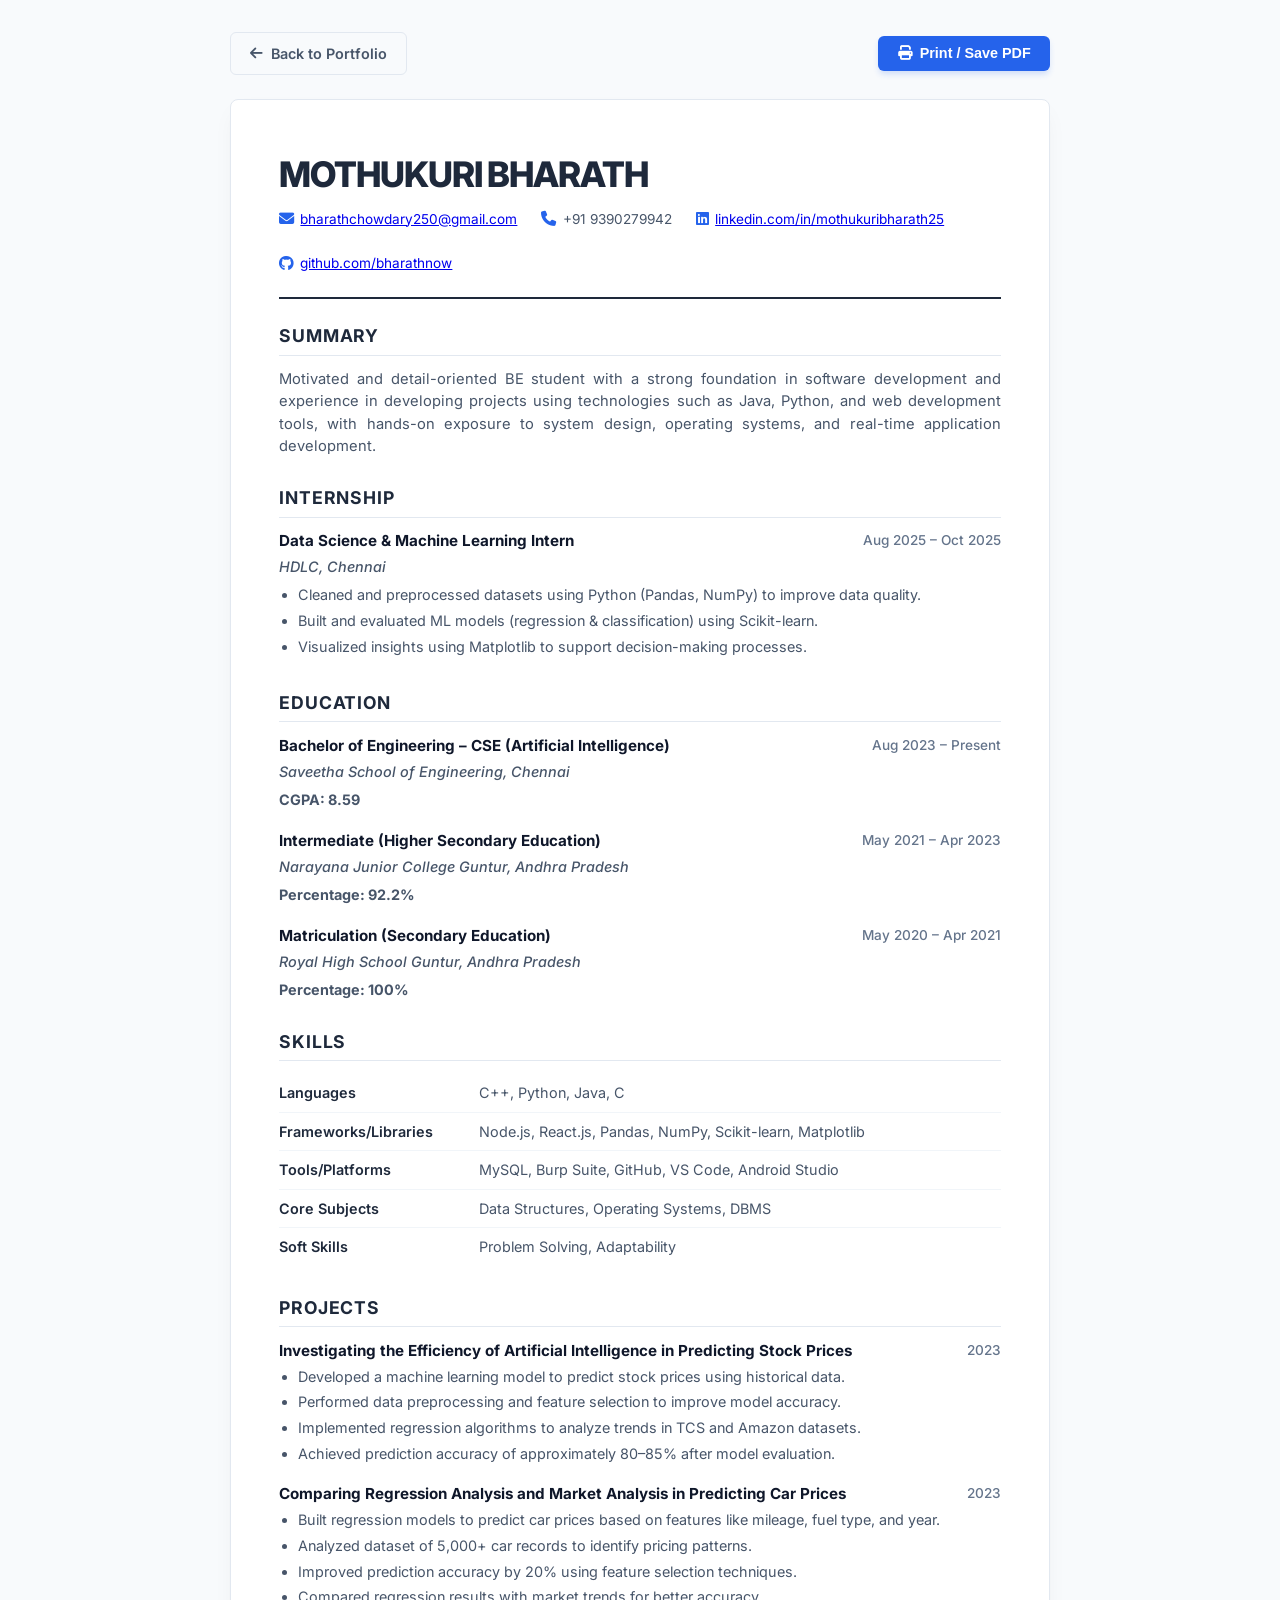
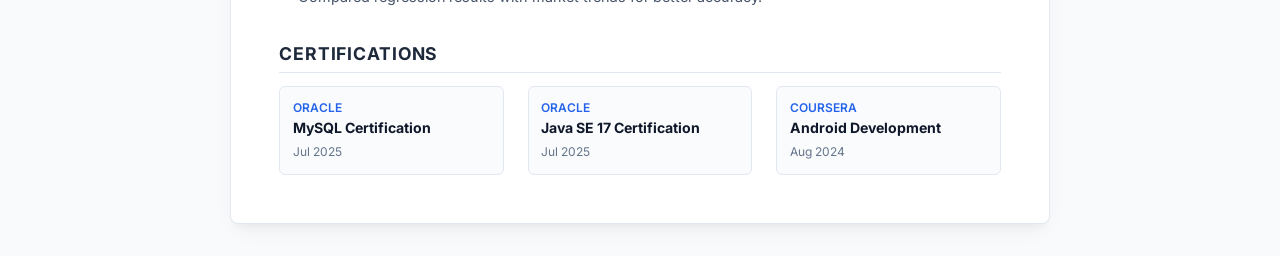
==== resume.html @ 80dd4a4e "Initial commit: Mothukuri Bharath Premium Portfolio" ====
<!DOCTYPE html>
<html lang="en">
<head>
    <meta charset="UTF-8">
    <meta name="viewport" content="width=device-width, initial-scale=1.0">
    <title>Mothukuri Bharath - Resume</title>
    <!-- Google Fonts: Inter -->
    <link rel="preconnect" href="https://fonts.googleapis.com">
    <link rel="preconnect" href="https://fonts.gstatic.com" crossorigin>
    <link href="https://fonts.googleapis.com/css2?family=Inter:wght@300;400;500;600;700;800&display=swap" rel="stylesheet">
    <!-- FontAwesome -->
    <link rel="stylesheet" href="https://cdnjs.cloudflare.com/ajax/libs/font-awesome/6.4.0/css/all.min.css">
    
    <style>
        :root {
            --primary: #1e293b;
            --secondary: #475569;
            --accent: #2563eb;
            --border: #e2e8f0;
            --text-dark: #0f172a;
            --text-light: #64748b;
            --bg-body: #f8fafc;
            --bg-sheet: #ffffff;
        }

        * {
            box-sizing: border-box;
            margin: 0;
            padding: 0;
        }

        body {
            font-family: 'Inter', sans-serif;
            background-color: var(--bg-body);
            color: var(--text-dark);
            line-height: 1.5;
            padding: 2rem 1rem;
            display: flex;
            flex-direction: column;
            align-items: center;
        }

        /* Action bar for saving/printing/going back */
        .action-bar {
            width: 100%;
            max-width: 820px;
            display: flex;
            justify-content: space-between;
            align-items: center;
            margin-bottom: 1.5rem;
        }

        .btn {
            display: inline-flex;
            align-items: center;
            gap: 0.5rem;
            padding: 0.6rem 1.2rem;
            font-size: 0.9rem;
            font-weight: 600;
            border-radius: 6px;
            cursor: pointer;
            text-decoration: none;
            transition: all 0.2s ease;
        }

        .btn-back {
            background-color: transparent;
            color: var(--secondary);
            border: 1px solid var(--border);
        }

        .btn-back:hover {
            background-color: #f1f5f9;
            color: var(--text-dark);
        }

        .btn-print {
            background-color: var(--accent);
            color: #ffffff;
            border: none;
            box-shadow: 0 4px 6px -1px rgba(37, 99, 235, 0.2);
        }

        .btn-print:hover {
            background-color: #1d4ed8;
            box-shadow: 0 4px 12px -1px rgba(37, 99, 235, 0.3);
            transform: translateY(-1px);
        }

        /* Resume Sheet A4 proportions */
        .resume-sheet {
            background-color: var(--bg-sheet);
            width: 100%;
            max-width: 820px;
            min-height: 1100px;
            box-shadow: 0 10px 25px -5px rgba(0,0,0,0.05), 0 8px 10px -6px rgba(0,0,0,0.05);
            border: 1px solid var(--border);
            border-radius: 8px;
            padding: 3rem;
            display: flex;
            flex-direction: column;
        }

        /* Header Styles */
        header {
            border-bottom: 2px solid var(--primary);
            padding-bottom: 1.5rem;
            margin-bottom: 1.5rem;
        }

        .name {
            font-size: 2.2rem;
            font-weight: 800;
            color: var(--primary);
            letter-spacing: -0.03em;
            margin-bottom: 0.5rem;
        }

        .contact-grid {
            display: flex;
            flex-wrap: wrap;
            gap: 1.5rem;
            font-size: 0.85rem;
            color: var(--secondary);
        }

        .contact-item {
            display: flex;
            align-items: center;
            gap: 0.4rem;
            text-decoration: none;
            color: inherit;
        }

        .contact-item a:hover {
            color: var(--accent);
        }

        .contact-item i {
            color: var(--accent);
            font-size: 0.95rem;
        }

        /* Section Layout */
        .section {
            margin-bottom: 1.8rem;
        }

        .section-title {
            font-size: 1.1rem;
            font-weight: 700;
            text-transform: uppercase;
            letter-spacing: 0.05em;
            color: var(--primary);
            border-bottom: 1px solid var(--border);
            padding-bottom: 0.3rem;
            margin-bottom: 0.8rem;
        }

        .summary-text {
            font-size: 0.92rem;
            color: var(--secondary);
            text-align: justify;
        }

        /* Entry blocks (Education, Experience, Projects) */
        .entry {
            margin-bottom: 1.2rem;
        }

        .entry:last-child {
            margin-bottom: 0;
        }

        .entry-header {
            display: flex;
            justify-content: space-between;
            align-items: flex-start;
            font-size: 0.95rem;
            font-weight: 600;
            color: var(--text-dark);
            margin-bottom: 0.2rem;
        }

        .entry-title {
            font-weight: 700;
        }

        .entry-subtitle {
            font-size: 0.9rem;
            font-weight: 500;
            color: var(--secondary);
            font-style: italic;
            margin-bottom: 0.4rem;
        }

        .entry-date {
            font-size: 0.85rem;
            color: var(--text-light);
            font-weight: 500;
        }

        .entry-bullets {
            list-style-type: disc;
            padding-left: 1.2rem;
            font-size: 0.9rem;
            color: var(--secondary);
        }

        .entry-bullets li {
            margin-bottom: 0.25rem;
        }

        /* Skills block layout */
        .skills-table {
            width: 100%;
            border-collapse: collapse;
            font-size: 0.9rem;
        }

        .skills-row {
            display: grid;
            grid-template-columns: 200px 1fr;
            border-bottom: 1px solid #f1f5f9;
            padding: 0.5rem 0;
        }

        .skills-row:last-child {
            border-bottom: none;
        }

        .skills-lbl {
            font-weight: 600;
            color: var(--primary);
        }

        .skills-val {
            color: var(--secondary);
        }

        /* Certifications Grid */
        .certs-grid {
            display: grid;
            grid-template-columns: repeat(3, 1fr);
            gap: 1.5rem;
        }

        .cert-item-box {
            border: 1px solid var(--border);
            border-radius: 6px;
            padding: 0.8rem;
            background-color: #fafbfc;
        }

        .cert-item-title {
            font-size: 0.88rem;
            font-weight: 700;
            color: var(--text-dark);
            margin-bottom: 0.15rem;
        }

        .cert-item-auth {
            font-size: 0.75rem;
            text-transform: uppercase;
            font-weight: 600;
            color: var(--accent);
        }

        .cert-item-date {
            font-size: 0.75rem;
            color: var(--text-light);
            margin-top: 0.3rem;
        }

        /* Print Media Styles */
        @media print {
            body {
                background-color: #ffffff;
                padding: 0;
            }

            .action-bar {
                display: none;
            }

            .resume-sheet {
                box-shadow: none;
                border: none;
                padding: 0;
                width: 100%;
                max-width: 100%;
                border-radius: 0;
            }

            a {
                text-decoration: none;
                color: inherit;
            }
        }
    </style>
</head>
<body>

    <!-- Top Action Bar for UI and PDF generation -->
    <div class="action-bar">
        <a href="index.html" class="btn btn-back"><i class="fa-solid fa-arrow-left"></i> Back to Portfolio</a>
        <button onclick="window.print()" class="btn btn-print"><i class="fa-solid fa-print"></i> Print / Save PDF</button>
    </div>

    <!-- Resume Document -->
    <main class="resume-sheet">
        <!-- Header -->
        <header>
            <h1 class="name">MOTHUKURI BHARATH</h1>
            <div class="contact-grid">
                <div class="contact-item">
                    <i class="fa-solid fa-envelope"></i>
                    <a href="mailto:bharathchowdary250@gmail.com">bharathchowdary250@gmail.com</a>
                </div>
                <div class="contact-item">
                    <i class="fa-solid fa-phone"></i>
                    <span>+91 9390279942</span>
                </div>
                <div class="contact-item">
                    <i class="fa-brands fa-linkedin"></i>
                    <a href="https://linkedin.com/in/mothukuribharath25" target="_blank">linkedin.com/in/mothukuribharath25</a>
                </div>
                <div class="contact-item">
                    <i class="fa-brands fa-github"></i>
                    <a href="https://github.com/bharathnow" target="_blank">github.com/bharathnow</a>
                </div>
            </div>
        </header>

        <!-- Summary -->
        <section class="section">
            <h2 class="section-title">Summary</h2>
            <p class="summary-text">
                Motivated and detail-oriented BE student with a strong foundation in software development and experience in developing projects using technologies such as Java, Python, and web development tools, with hands-on exposure to system design, operating systems, and real-time application development.
            </p>
        </section>

        <!-- Internship -->
        <section class="section">
            <h2 class="section-title">Internship</h2>
            <div class="entry">
                <div class="entry-header">
                    <span class="entry-title">Data Science & Machine Learning Intern</span>
                    <span class="entry-date">Aug 2025 – Oct 2025</span>
                </div>
                <div class="entry-subtitle">HDLC, Chennai</div>
                <ul class="entry-bullets">
                    <li>Cleaned and preprocessed datasets using Python (Pandas, NumPy) to improve data quality.</li>
                    <li>Built and evaluated ML models (regression & classification) using Scikit-learn.</li>
                    <li>Visualized insights using Matplotlib to support decision-making processes.</li>
                </ul>
            </div>
        </section>

        <!-- Education -->
        <section class="section">
            <h2 class="section-title">Education</h2>
            <div class="entry">
                <div class="entry-header">
                    <span class="entry-title">Bachelor of Engineering – CSE (Artificial Intelligence)</span>
                    <span class="entry-date">Aug 2023 – Present</span>
                </div>
                <div class="entry-subtitle">Saveetha School of Engineering, Chennai</div>
                <div class="entry-bullets" style="list-style-type: none; padding-left: 0; font-size: 0.9rem;">
                    <strong>CGPA: 8.59</strong>
                </div>
            </div>
            
            <div class="entry" style="margin-top: 0.8rem;">
                <div class="entry-header">
                    <span class="entry-title">Intermediate (Higher Secondary Education)</span>
                    <span class="entry-date">May 2021 – Apr 2023</span>
                </div>
                <div class="entry-subtitle">Narayana Junior College Guntur, Andhra Pradesh</div>
                <div class="entry-bullets" style="list-style-type: none; padding-left: 0; font-size: 0.9rem;">
                    <strong>Percentage: 92.2%</strong>
                </div>
            </div>

            <div class="entry" style="margin-top: 0.8rem;">
                <div class="entry-header">
                    <span class="entry-title">Matriculation (Secondary Education)</span>
                    <span class="entry-date">May 2020 – Apr 2021</span>
                </div>
                <div class="entry-subtitle">Royal High School Guntur, Andhra Pradesh</div>
                <div class="entry-bullets" style="list-style-type: none; padding-left: 0; font-size: 0.9rem;">
                    <strong>Percentage: 100%</strong>
                </div>
            </div>
        </section>

        <!-- Skills -->
        <section class="section">
            <h2 class="section-title">Skills</h2>
            <div class="skills-table">
                <div class="skills-row">
                    <div class="skills-lbl">Languages</div>
                    <div class="skills-val">C++, Python, Java, C</div>
                </div>
                <div class="skills-row">
                    <div class="skills-lbl">Frameworks/Libraries</div>
                    <div class="skills-val">Node.js, React.js, Pandas, NumPy, Scikit-learn, Matplotlib</div>
                </div>
                <div class="skills-row">
                    <div class="skills-lbl">Tools/Platforms</div>
                    <div class="skills-val">MySQL, Burp Suite, GitHub, VS Code, Android Studio</div>
                </div>
                <div class="skills-row">
                    <div class="skills-lbl">Core Subjects</div>
                    <div class="skills-val">Data Structures, Operating Systems, DBMS</div>
                </div>
                <div class="skills-row">
                    <div class="skills-lbl">Soft Skills</div>
                    <div class="skills-val">Problem Solving, Adaptability</div>
                </div>
            </div>
        </section>

        <!-- Projects -->
        <section class="section">
            <h2 class="section-title">Projects</h2>
            <div class="entry">
                <div class="entry-header">
                    <span class="entry-title">Investigating the Efficiency of Artificial Intelligence in Predicting Stock Prices</span>
                    <span class="entry-date">2023</span>
                </div>
                <ul class="entry-bullets">
                    <li>Developed a machine learning model to predict stock prices using historical data.</li>
                    <li>Performed data preprocessing and feature selection to improve model accuracy.</li>
                    <li>Implemented regression algorithms to analyze trends in TCS and Amazon datasets.</li>
                    <li>Achieved prediction accuracy of approximately 80–85% after model evaluation.</li>
                </ul>
            </div>

            <div class="entry" style="margin-top: 1rem;">
                <div class="entry-header">
                    <span class="entry-title">Comparing Regression Analysis and Market Analysis in Predicting Car Prices</span>
                    <span class="entry-date">2023</span>
                </div>
                <ul class="entry-bullets">
                    <li>Built regression models to predict car prices based on features like mileage, fuel type, and year.</li>
                    <li>Analyzed dataset of 5,000+ car records to identify pricing patterns.</li>
                    <li>Improved prediction accuracy by 20% using feature selection techniques.</li>
                    <li>Compared regression results with market trends for better accuracy.</li>
                </ul>
            </div>
        </section>

        <!-- Certifications -->
        <section class="section" style="margin-bottom: 0;">
            <h2 class="section-title">Certifications</h2>
            <div class="certs-grid">
                <div class="cert-item-box">
                    <div class="cert-item-auth">Oracle</div>
                    <div class="cert-item-title">MySQL Certification</div>
                    <div class="cert-item-date">Jul 2025</div>
                </div>
                <div class="cert-item-box">
                    <div class="cert-item-auth">Oracle</div>
                    <div class="cert-item-title">Java SE 17 Certification</div>
                    <div class="cert-item-date">Jul 2025</div>
                </div>
                <div class="cert-item-box">
                    <div class="cert-item-auth">Coursera</div>
                    <div class="cert-item-title">Android Development</div>
                    <div class="cert-item-date">Aug 2024</div>
                </div>
            </div>
        </section>
    </main>

</body>
</html>
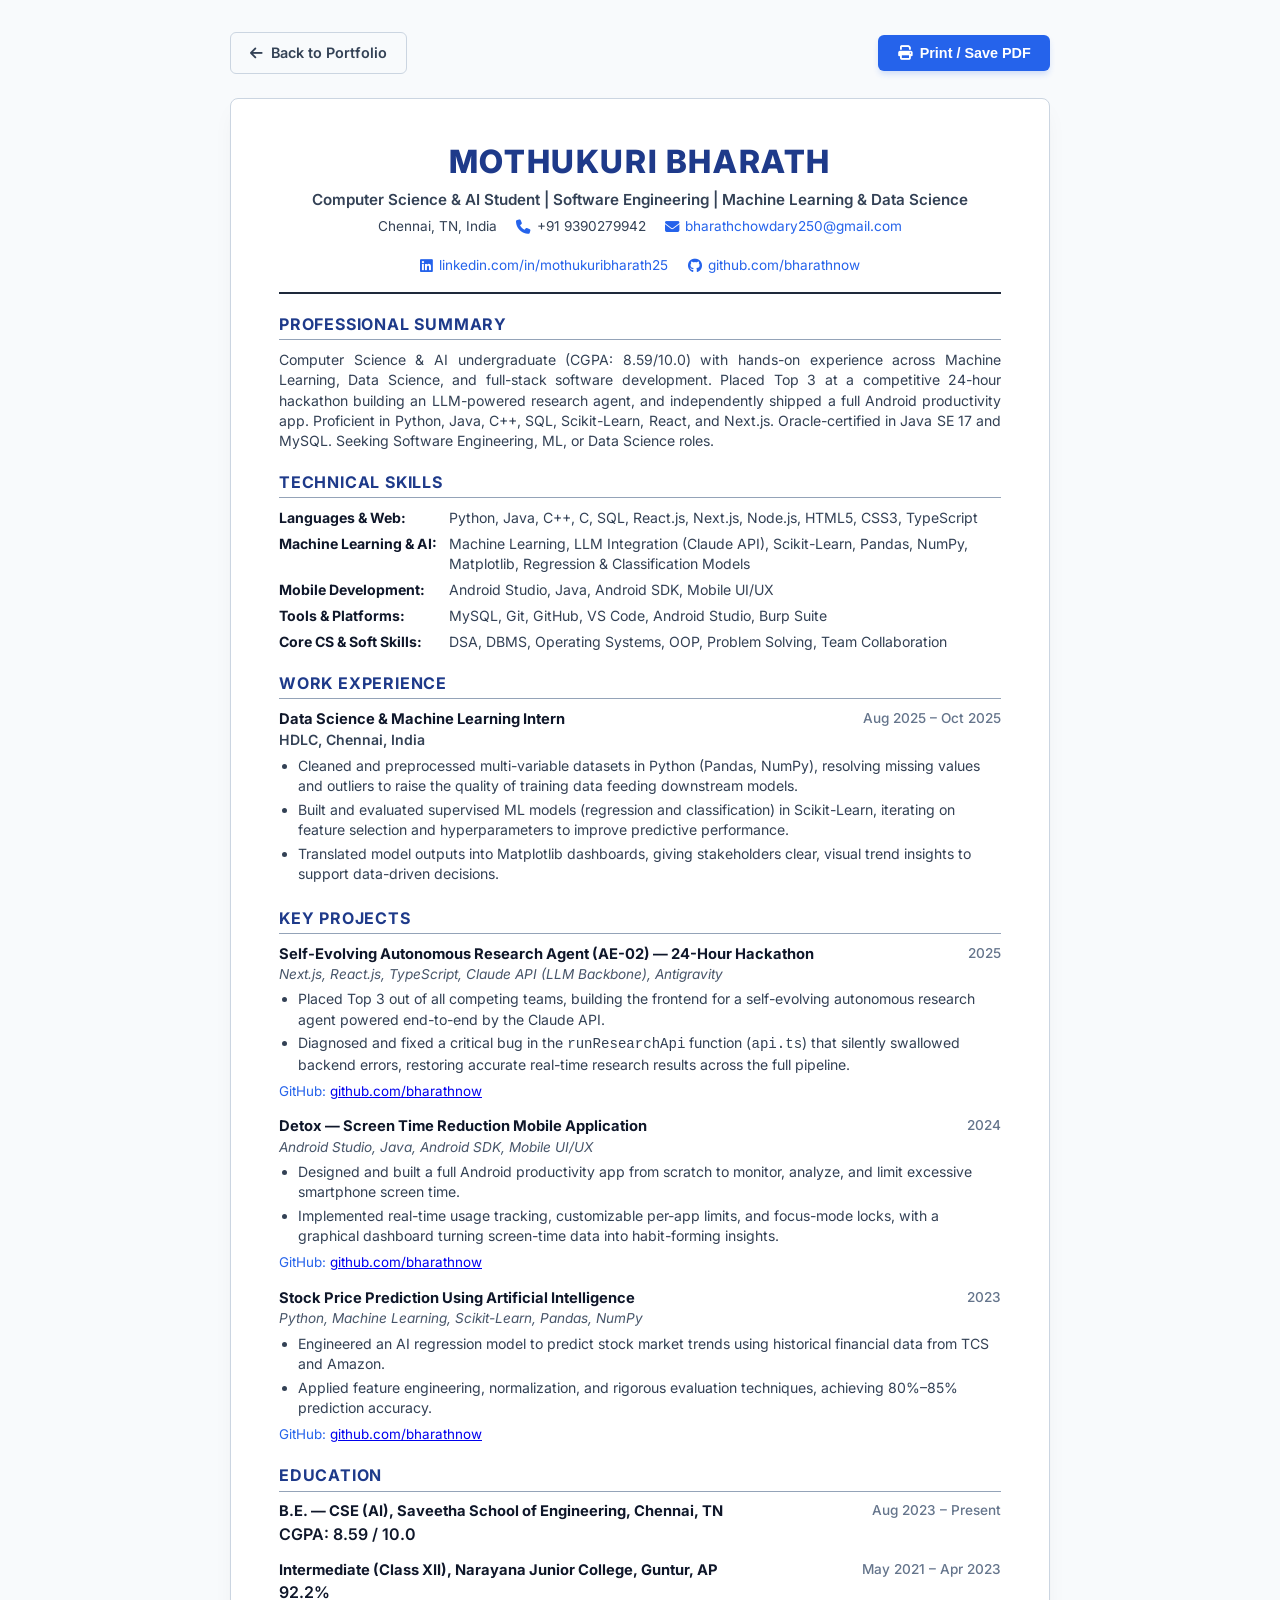
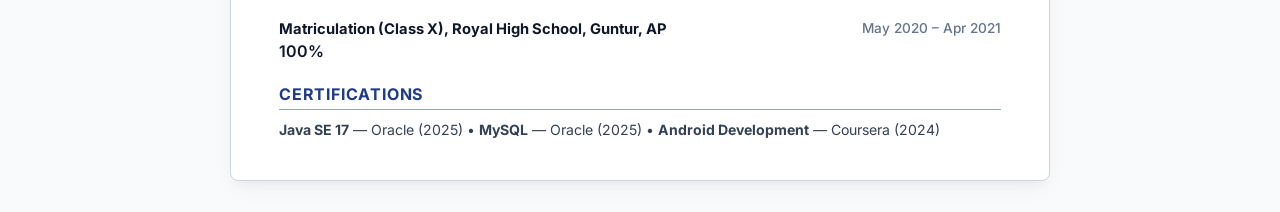
==== commit bf301da3: "Update portfolio and resume content to match current resume PDF" ====
--- a/resume.html
+++ b/resume.html
@@ -14,9 +14,9 @@
     <style>
         :root {
             --primary: #1e293b;
-            --secondary: #475569;
+            --secondary: #334155;
             --accent: #2563eb;
-            --border: #e2e8f0;
+            --border: #cbd5e1;
             --text-dark: #0f172a;
             --text-light: #64748b;
             --bg-body: #f8fafc;
@@ -33,14 +33,14 @@
             font-family: 'Inter', sans-serif;
             background-color: var(--bg-body);
             color: var(--text-dark);
-            line-height: 1.5;
+            line-height: 1.45;
             padding: 2rem 1rem;
             display: flex;
             flex-direction: column;
             align-items: center;
         }
 
-        /* Action bar for saving/printing/going back */
+        /* Action bar */
         .action-bar {
             width: 100%;
             max-width: 820px;
@@ -92,34 +92,42 @@
             background-color: var(--bg-sheet);
             width: 100%;
             max-width: 820px;
-            min-height: 1100px;
             box-shadow: 0 10px 25px -5px rgba(0,0,0,0.05), 0 8px 10px -6px rgba(0,0,0,0.05);
             border: 1px solid var(--border);
             border-radius: 8px;
-            padding: 3rem;
+            padding: 2.5rem 3rem;
             display: flex;
             flex-direction: column;
         }
 
         /* Header Styles */
         header {
+            text-align: center;
             border-bottom: 2px solid var(--primary);
-            padding-bottom: 1.5rem;
-            margin-bottom: 1.5rem;
+            padding-bottom: 1rem;
+            margin-bottom: 1.2rem;
         }
 
         .name {
-            font-size: 2.2rem;
+            font-size: 2rem;
             font-weight: 800;
-            color: var(--primary);
-            letter-spacing: -0.03em;
-            margin-bottom: 0.5rem;
+            color: #1e3a8a;
+            letter-spacing: 0.05em;
+            margin-bottom: 0.2rem;
+        }
+
+        .sub-header-title {
+            font-size: 0.95rem;
+            font-weight: 600;
+            color: var(--secondary);
+            margin-bottom: 0.4rem;
         }
 
         .contact-grid {
             display: flex;
+            justify-content: center;
             flex-wrap: wrap;
-            gap: 1.5rem;
+            gap: 1.2rem;
             font-size: 0.85rem;
             color: var(--secondary);
         }
@@ -132,40 +140,67 @@
             color: inherit;
         }
 
+        .contact-item a {
+            color: #2563eb;
+            text-decoration: none;
+        }
+
         .contact-item a:hover {
-            color: var(--accent);
+            text-decoration: underline;
         }
 
         .contact-item i {
             color: var(--accent);
-            font-size: 0.95rem;
+            font-size: 0.9rem;
         }
 
         /* Section Layout */
         .section {
-            margin-bottom: 1.8rem;
+            margin-bottom: 1.2rem;
         }
 
         .section-title {
-            font-size: 1.1rem;
+            font-size: 1rem;
             font-weight: 700;
             text-transform: uppercase;
             letter-spacing: 0.05em;
-            color: var(--primary);
-            border-bottom: 1px solid var(--border);
-            padding-bottom: 0.3rem;
-            margin-bottom: 0.8rem;
+            color: #1e3a8a;
+            border-bottom: 1px solid #94a3b8;
+            padding-bottom: 0.2rem;
+            margin-bottom: 0.6rem;
         }
 
         .summary-text {
-            font-size: 0.92rem;
+            font-size: 0.88rem;
             color: var(--secondary);
             text-align: justify;
         }
 
-        /* Entry blocks (Education, Experience, Projects) */
+        /* Skills block layout */
+        .skills-container {
+            display: flex;
+            flex-direction: column;
+            gap: 0.35rem;
+            font-size: 0.88rem;
+        }
+
+        .skills-group {
+            display: flex;
+        }
+
+        .skills-lbl {
+            font-weight: 700;
+            color: var(--text-dark);
+            min-width: 170px;
+        }
+
+        .skills-val {
+            color: var(--secondary);
+        }
+
+        /* Entry blocks */
         .entry {
-            margin-bottom: 1.2rem;
+            margin-bottom: 0.9rem;
         }
 
         .entry:last-child {
@@ -176,22 +211,23 @@
             display: flex;
             justify-content: space-between;
             align-items: flex-start;
-            font-size: 0.95rem;
+            font-size: 0.92rem;
+            font-weight: 700;
+            color: var(--text-dark);
+        }
+
+        .entry-subtitle {
+            font-size: 0.88rem;
             font-weight: 600;
-            color: var(--text-dark);
-            margin-bottom: 0.2rem;
-        }
-
-        .entry-title {
-            font-weight: 700;
-        }
-
-        .entry-subtitle {
-            font-size: 0.9rem;
-            font-weight: 500;
-            color: var(--secondary);
+            color: var(--secondary);
+            margin-bottom: 0.3rem;
+        }
+
+        .entry-tech {
+            font-size: 0.85rem;
             font-style: italic;
-            margin-bottom: 0.4rem;
+            color: #475569;
+            margin-bottom: 0.3rem;
         }
 
         .entry-date {
@@ -203,73 +239,47 @@
         .entry-bullets {
             list-style-type: disc;
             padding-left: 1.2rem;
-            font-size: 0.9rem;
+            font-size: 0.88rem;
             color: var(--secondary);
         }
 
         .entry-bullets li {
-            margin-bottom: 0.25rem;
-        }
-
-        /* Skills block layout */
-        .skills-table {
-            width: 100%;
-            border-collapse: collapse;
-            font-size: 0.9rem;
-        }
-
-        .skills-row {
-            display: grid;
-            grid-template-columns: 200px 1fr;
-            border-bottom: 1px solid #f1f5f9;
-            padding: 0.5rem 0;
-        }
-
-        .skills-row:last-child {
-            border-bottom: none;
-        }
-
-        .skills-lbl {
+            margin-bottom: 0.2rem;
+        }
+
+        .github-link {
+            font-size: 0.84rem;
+            color: var(--accent);
+            margin-top: 0.2rem;
+            display: inline-block;
+        }
+
+        /* Education list */
+        .edu-item {
+            display: flex;
+            justify-content: space-between;
+            margin-bottom: 0.5rem;
+            font-size: 0.88rem;
+        }
+
+        .edu-main {
+            font-weight: 700;
+            color: var(--text-dark);
+        }
+
+        .edu-sub {
+            color: var(--secondary);
+        }
+
+        .edu-score {
             font-weight: 600;
-            color: var(--primary);
-        }
-
-        .skills-val {
-            color: var(--secondary);
-        }
-
-        /* Certifications Grid */
-        .certs-grid {
-            display: grid;
-            grid-template-columns: repeat(3, 1fr);
-            gap: 1.5rem;
-        }
-
-        .cert-item-box {
-            border: 1px solid var(--border);
-            border-radius: 6px;
-            padding: 0.8rem;
-            background-color: #fafbfc;
-        }
-
-        .cert-item-title {
-            font-size: 0.88rem;
-            font-weight: 700;
-            color: var(--text-dark);
-            margin-bottom: 0.15rem;
-        }
-
-        .cert-item-auth {
-            font-size: 0.75rem;
-            text-transform: uppercase;
-            font-weight: 600;
-            color: var(--accent);
-        }
-
-        .cert-item-date {
-            font-size: 0.75rem;
-            color: var(--text-light);
-            margin-top: 0.3rem;
+            color: var(--text-dark);
+        }
+
+        /* Certifications List */
+        .certs-line {
+            font-size: 0.88rem;
+            color: var(--secondary);
         }
 
         /* Print Media Styles */
@@ -312,16 +322,20 @@
         <!-- Header -->
         <header>
             <h1 class="name">MOTHUKURI BHARATH</h1>
+            <div class="sub-header-title">Computer Science & AI Student | Software Engineering | Machine Learning & Data Science</div>
             <div class="contact-grid">
+                <div class="contact-item">
+                    <span>Chennai, TN, India</span>
+                </div>
+                <div class="contact-item">
+                    <i class="fa-solid fa-phone"></i>
+                    <span>+91 9390279942</span>
+                </div>
                 <div class="contact-item">
                     <i class="fa-solid fa-envelope"></i>
                     <a href="mailto:bharathchowdary250@gmail.com">bharathchowdary250@gmail.com</a>
                 </div>
                 <div class="contact-item">
-                    <i class="fa-solid fa-phone"></i>
-                    <span>+91 9390279942</span>
-                </div>
-                <div class="contact-item">
                     <i class="fa-brands fa-linkedin"></i>
                     <a href="https://linkedin.com/in/mothukuribharath25" target="_blank">linkedin.com/in/mothukuribharath25</a>
                 </div>
@@ -332,144 +346,137 @@
             </div>
         </header>
 
-        <!-- Summary -->
+        <!-- Professional Summary -->
         <section class="section">
-            <h2 class="section-title">Summary</h2>
+            <h2 class="section-title">PROFESSIONAL SUMMARY</h2>
             <p class="summary-text">
-                Motivated and detail-oriented BE student with a strong foundation in software development and experience in developing projects using technologies such as Java, Python, and web development tools, with hands-on exposure to system design, operating systems, and real-time application development.
+                Computer Science & AI undergraduate (CGPA: 8.59/10.0) with hands-on experience across Machine Learning, Data Science, and full-stack software development. Placed Top 3 at a competitive 24-hour hackathon building an LLM-powered research agent, and independently shipped a full Android productivity app. Proficient in Python, Java, C++, SQL, Scikit-Learn, React, and Next.js. Oracle-certified in Java SE 17 and MySQL. Seeking Software Engineering, ML, or Data Science roles.
             </p>
         </section>
 
-        <!-- Internship -->
+        <!-- Technical Skills -->
         <section class="section">
-            <h2 class="section-title">Internship</h2>
+            <h2 class="section-title">TECHNICAL SKILLS</h2>
+            <div class="skills-container">
+                <div class="skills-group">
+                    <span class="skills-lbl">Languages & Web:</span>
+                    <span class="skills-val">Python, Java, C++, C, SQL, React.js, Next.js, Node.js, HTML5, CSS3, TypeScript</span>
+                </div>
+                <div class="skills-group">
+                    <span class="skills-lbl">Machine Learning & AI:</span>
+                    <span class="skills-val">Machine Learning, LLM Integration (Claude API), Scikit-Learn, Pandas, NumPy, Matplotlib, Regression & Classification Models</span>
+                </div>
+                <div class="skills-group">
+                    <span class="skills-lbl">Mobile Development:</span>
+                    <span class="skills-val">Android Studio, Java, Android SDK, Mobile UI/UX</span>
+                </div>
+                <div class="skills-group">
+                    <span class="skills-lbl">Tools & Platforms:</span>
+                    <span class="skills-val">MySQL, Git, GitHub, VS Code, Android Studio, Burp Suite</span>
+                </div>
+                <div class="skills-group">
+                    <span class="skills-lbl">Core CS & Soft Skills:</span>
+                    <span class="skills-val">DSA, DBMS, Operating Systems, OOP, Problem Solving, Team Collaboration</span>
+                </div>
+            </div>
+        </section>
+
+        <!-- Work Experience -->
+        <section class="section">
+            <h2 class="section-title">WORK EXPERIENCE</h2>
             <div class="entry">
                 <div class="entry-header">
                     <span class="entry-title">Data Science & Machine Learning Intern</span>
                     <span class="entry-date">Aug 2025 – Oct 2025</span>
                 </div>
-                <div class="entry-subtitle">HDLC, Chennai</div>
+                <div class="entry-subtitle">HDLC, Chennai, India</div>
                 <ul class="entry-bullets">
-                    <li>Cleaned and preprocessed datasets using Python (Pandas, NumPy) to improve data quality.</li>
-                    <li>Built and evaluated ML models (regression & classification) using Scikit-learn.</li>
-                    <li>Visualized insights using Matplotlib to support decision-making processes.</li>
+                    <li>Cleaned and preprocessed multi-variable datasets in Python (Pandas, NumPy), resolving missing values and outliers to raise the quality of training data feeding downstream models.</li>
+                    <li>Built and evaluated supervised ML models (regression and classification) in Scikit-Learn, iterating on feature selection and hyperparameters to improve predictive performance.</li>
+                    <li>Translated model outputs into Matplotlib dashboards, giving stakeholders clear, visual trend insights to support data-driven decisions.</li>
                 </ul>
+            </div>
+        </section>
+
+        <!-- Key Projects -->
+        <section class="section">
+            <h2 class="section-title">KEY PROJECTS</h2>
+            <!-- Project 1 -->
+            <div class="entry">
+                <div class="entry-header">
+                    <span class="entry-title">Self-Evolving Autonomous Research Agent (AE-02) — 24-Hour Hackathon</span>
+                    <span class="entry-date">2025</span>
+                </div>
+                <div class="entry-tech">Next.js, React.js, TypeScript, Claude API (LLM Backbone), Antigravity</div>
+                <ul class="entry-bullets">
+                    <li>Placed Top 3 out of all competing teams, building the frontend for a self-evolving autonomous research agent powered end-to-end by the Claude API.</li>
+                    <li>Diagnosed and fixed a critical bug in the <code>runResearchApi</code> function (<code>api.ts</code>) that silently swallowed backend errors, restoring accurate real-time research results across the full pipeline.</li>
+                </ul>
+                <div class="github-link">GitHub: <a href="https://github.com/bharathnow" target="_blank">github.com/bharathnow</a></div>
+            </div>
+
+            <!-- Project 2 -->
+            <div class="entry">
+                <div class="entry-header">
+                    <span class="entry-title">Detox — Screen Time Reduction Mobile Application</span>
+                    <span class="entry-date">2024</span>
+                </div>
+                <div class="entry-tech">Android Studio, Java, Android SDK, Mobile UI/UX</div>
+                <ul class="entry-bullets">
+                    <li>Designed and built a full Android productivity app from scratch to monitor, analyze, and limit excessive smartphone screen time.</li>
+                    <li>Implemented real-time usage tracking, customizable per-app limits, and focus-mode locks, with a graphical dashboard turning screen-time data into habit-forming insights.</li>
+                </ul>
+                <div class="github-link">GitHub: <a href="https://github.com/bharathnow" target="_blank">github.com/bharathnow</a></div>
+            </div>
+
+            <!-- Project 3 -->
+            <div class="entry">
+                <div class="entry-header">
+                    <span class="entry-title">Stock Price Prediction Using Artificial Intelligence</span>
+                    <span class="entry-date">2023</span>
+                </div>
+                <div class="entry-tech">Python, Machine Learning, Scikit-Learn, Pandas, NumPy</div>
+                <ul class="entry-bullets">
+                    <li>Engineered an AI regression model to predict stock market trends using historical financial data from TCS and Amazon.</li>
+                    <li>Applied feature engineering, normalization, and rigorous evaluation techniques, achieving 80%–85% prediction accuracy.</li>
+                </ul>
+                <div class="github-link">GitHub: <a href="https://github.com/bharathnow" target="_blank">github.com/bharathnow</a></div>
             </div>
         </section>
 
         <!-- Education -->
         <section class="section">
-            <h2 class="section-title">Education</h2>
-            <div class="entry">
-                <div class="entry-header">
-                    <span class="entry-title">Bachelor of Engineering – CSE (Artificial Intelligence)</span>
+            <h2 class="section-title">EDUCATION</h2>
+            <div class="entry">
+                <div class="entry-header">
+                    <span class="entry-title">B.E. — CSE (AI), Saveetha School of Engineering, Chennai, TN</span>
                     <span class="entry-date">Aug 2023 – Present</span>
                 </div>
-                <div class="entry-subtitle">Saveetha School of Engineering, Chennai</div>
-                <div class="entry-bullets" style="list-style-type: none; padding-left: 0; font-size: 0.9rem;">
-                    <strong>CGPA: 8.59</strong>
-                </div>
+                <div class="edu-score">CGPA: 8.59 / 10.0</div>
             </div>
             
-            <div class="entry" style="margin-top: 0.8rem;">
-                <div class="entry-header">
-                    <span class="entry-title">Intermediate (Higher Secondary Education)</span>
+            <div class="entry">
+                <div class="entry-header">
+                    <span class="entry-title">Intermediate (Class XII), Narayana Junior College, Guntur, AP</span>
                     <span class="entry-date">May 2021 – Apr 2023</span>
                 </div>
-                <div class="entry-subtitle">Narayana Junior College Guntur, Andhra Pradesh</div>
-                <div class="entry-bullets" style="list-style-type: none; padding-left: 0; font-size: 0.9rem;">
-                    <strong>Percentage: 92.2%</strong>
-                </div>
-            </div>
-
-            <div class="entry" style="margin-top: 0.8rem;">
-                <div class="entry-header">
-                    <span class="entry-title">Matriculation (Secondary Education)</span>
+                <div class="edu-score">92.2%</div>
+            </div>
+
+            <div class="entry">
+                <div class="entry-header">
+                    <span class="entry-title">Matriculation (Class X), Royal High School, Guntur, AP</span>
                     <span class="entry-date">May 2020 – Apr 2021</span>
                 </div>
-                <div class="entry-subtitle">Royal High School Guntur, Andhra Pradesh</div>
-                <div class="entry-bullets" style="list-style-type: none; padding-left: 0; font-size: 0.9rem;">
-                    <strong>Percentage: 100%</strong>
-                </div>
-            </div>
-        </section>
-
-        <!-- Skills -->
-        <section class="section">
-            <h2 class="section-title">Skills</h2>
-            <div class="skills-table">
-                <div class="skills-row">
-                    <div class="skills-lbl">Languages</div>
-                    <div class="skills-val">C++, Python, Java, C</div>
-                </div>
-                <div class="skills-row">
-                    <div class="skills-lbl">Frameworks/Libraries</div>
-                    <div class="skills-val">Node.js, React.js, Pandas, NumPy, Scikit-learn, Matplotlib</div>
-                </div>
-                <div class="skills-row">
-                    <div class="skills-lbl">Tools/Platforms</div>
-                    <div class="skills-val">MySQL, Burp Suite, GitHub, VS Code, Android Studio</div>
-                </div>
-                <div class="skills-row">
-                    <div class="skills-lbl">Core Subjects</div>
-                    <div class="skills-val">Data Structures, Operating Systems, DBMS</div>
-                </div>
-                <div class="skills-row">
-                    <div class="skills-lbl">Soft Skills</div>
-                    <div class="skills-val">Problem Solving, Adaptability</div>
-                </div>
-            </div>
-        </section>
-
-        <!-- Projects -->
-        <section class="section">
-            <h2 class="section-title">Projects</h2>
-            <div class="entry">
-                <div class="entry-header">
-                    <span class="entry-title">Investigating the Efficiency of Artificial Intelligence in Predicting Stock Prices</span>
-                    <span class="entry-date">2023</span>
-                </div>
-                <ul class="entry-bullets">
-                    <li>Developed a machine learning model to predict stock prices using historical data.</li>
-                    <li>Performed data preprocessing and feature selection to improve model accuracy.</li>
-                    <li>Implemented regression algorithms to analyze trends in TCS and Amazon datasets.</li>
-                    <li>Achieved prediction accuracy of approximately 80–85% after model evaluation.</li>
-                </ul>
-            </div>
-
-            <div class="entry" style="margin-top: 1rem;">
-                <div class="entry-header">
-                    <span class="entry-title">Comparing Regression Analysis and Market Analysis in Predicting Car Prices</span>
-                    <span class="entry-date">2023</span>
-                </div>
-                <ul class="entry-bullets">
-                    <li>Built regression models to predict car prices based on features like mileage, fuel type, and year.</li>
-                    <li>Analyzed dataset of 5,000+ car records to identify pricing patterns.</li>
-                    <li>Improved prediction accuracy by 20% using feature selection techniques.</li>
-                    <li>Compared regression results with market trends for better accuracy.</li>
-                </ul>
+                <div class="edu-score">100%</div>
             </div>
         </section>
 
         <!-- Certifications -->
         <section class="section" style="margin-bottom: 0;">
-            <h2 class="section-title">Certifications</h2>
-            <div class="certs-grid">
-                <div class="cert-item-box">
-                    <div class="cert-item-auth">Oracle</div>
-                    <div class="cert-item-title">MySQL Certification</div>
-                    <div class="cert-item-date">Jul 2025</div>
-                </div>
-                <div class="cert-item-box">
-                    <div class="cert-item-auth">Oracle</div>
-                    <div class="cert-item-title">Java SE 17 Certification</div>
-                    <div class="cert-item-date">Jul 2025</div>
-                </div>
-                <div class="cert-item-box">
-                    <div class="cert-item-auth">Coursera</div>
-                    <div class="cert-item-title">Android Development</div>
-                    <div class="cert-item-date">Aug 2024</div>
-                </div>
+            <h2 class="section-title">CERTIFICATIONS</h2>
+            <div class="certs-line">
+                <strong>Java SE 17</strong> — Oracle (2025) &bull; <strong>MySQL</strong> — Oracle (2025) &bull; <strong>Android Development</strong> — Coursera (2024)
             </div>
         </section>
     </main>
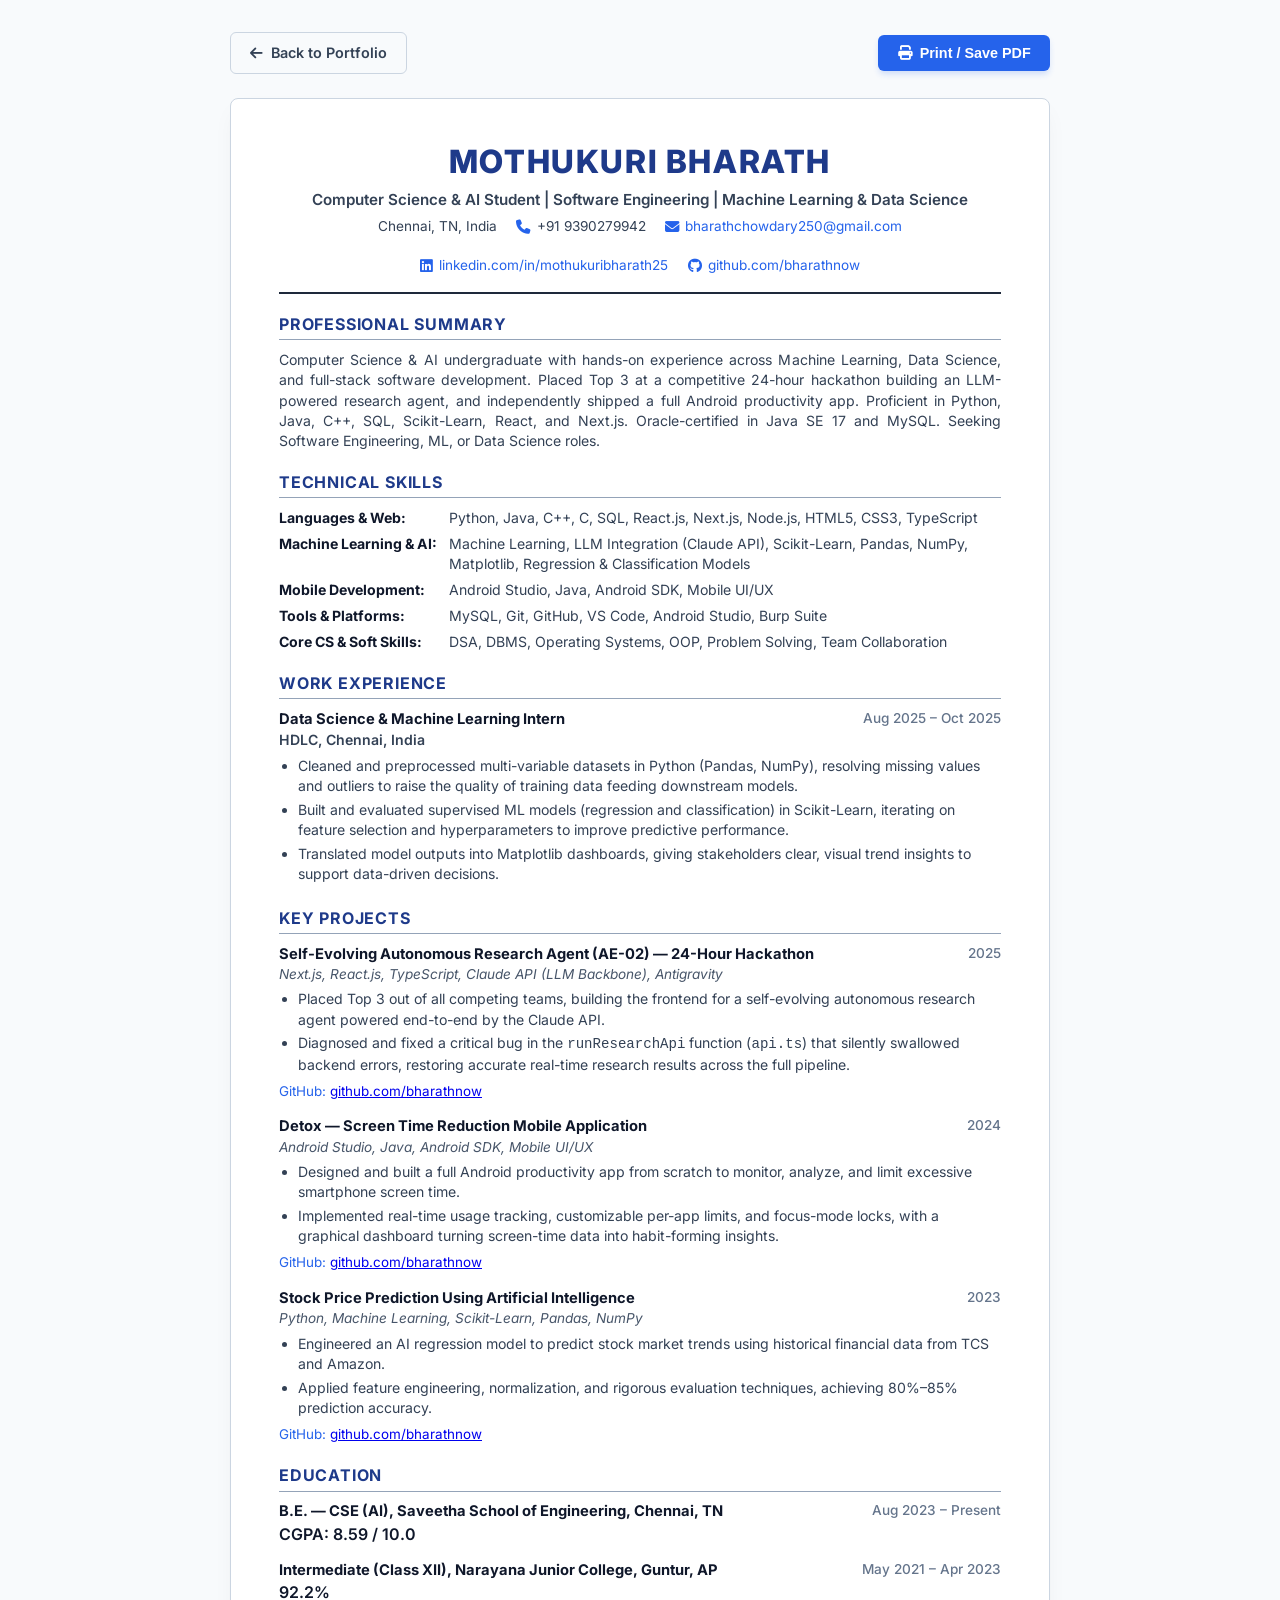
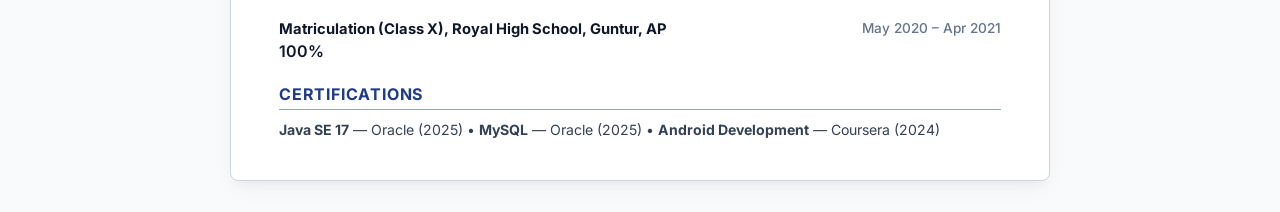
==== commit 55eca243: "Update resume.html" ====
--- a/resume.html
+++ b/resume.html
@@ -350,7 +350,7 @@
         <section class="section">
             <h2 class="section-title">PROFESSIONAL SUMMARY</h2>
             <p class="summary-text">
-                Computer Science & AI undergraduate (CGPA: 8.59/10.0) with hands-on experience across Machine Learning, Data Science, and full-stack software development. Placed Top 3 at a competitive 24-hour hackathon building an LLM-powered research agent, and independently shipped a full Android productivity app. Proficient in Python, Java, C++, SQL, Scikit-Learn, React, and Next.js. Oracle-certified in Java SE 17 and MySQL. Seeking Software Engineering, ML, or Data Science roles.
+                Computer Science & AI undergraduate  with hands-on experience across Machine Learning, Data Science, and full-stack software development. Placed Top 3 at a competitive 24-hour hackathon building an LLM-powered research agent, and independently shipped a full Android productivity app. Proficient in Python, Java, C++, SQL, Scikit-Learn, React, and Next.js. Oracle-certified in Java SE 17 and MySQL. Seeking Software Engineering, ML, or Data Science roles.
             </p>
         </section>
 
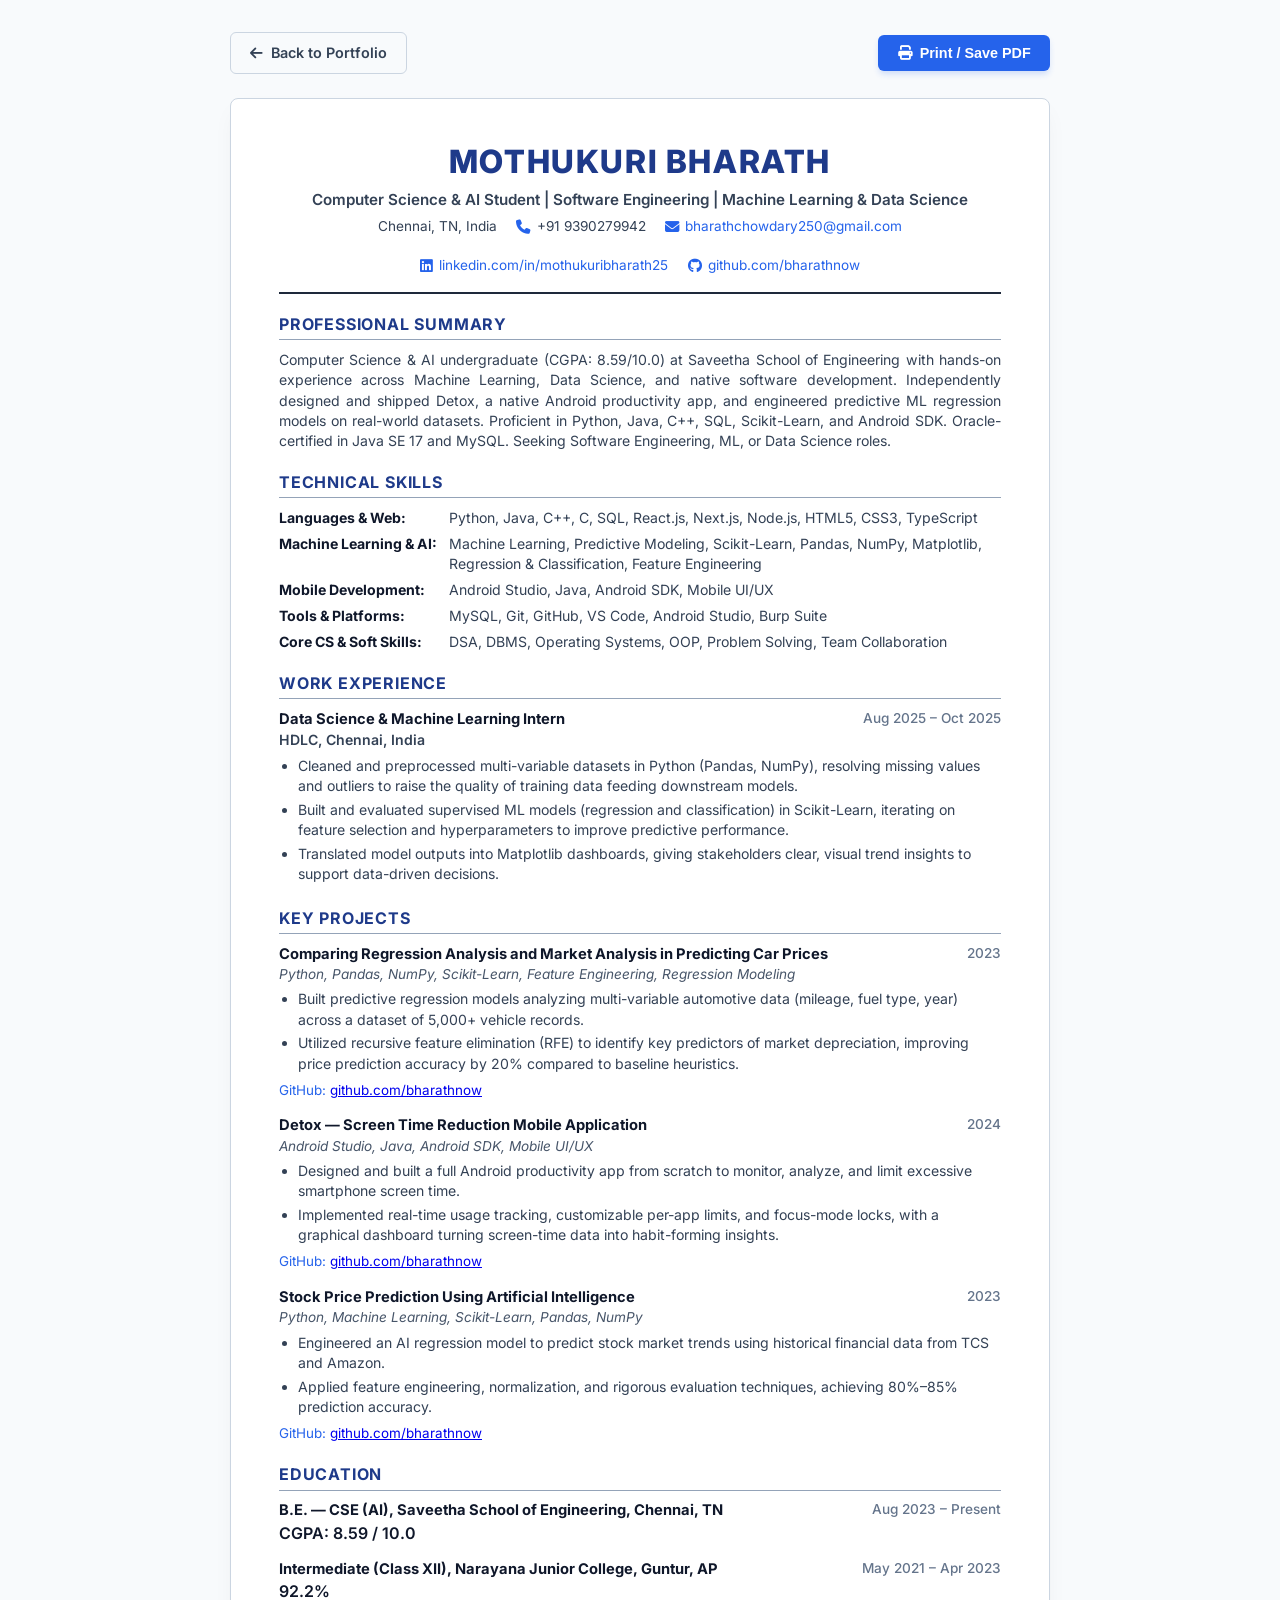
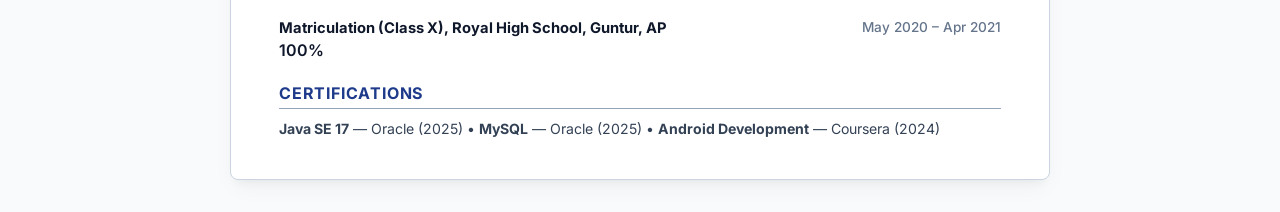
==== commit b785551f: "fix: remove research agent bug, modernize skills section, and add professional LinkedIn preview card" ====
--- a/resume.html
+++ b/resume.html
@@ -350,7 +350,7 @@
         <section class="section">
             <h2 class="section-title">PROFESSIONAL SUMMARY</h2>
             <p class="summary-text">
-                Computer Science & AI undergraduate  with hands-on experience across Machine Learning, Data Science, and full-stack software development. Placed Top 3 at a competitive 24-hour hackathon building an LLM-powered research agent, and independently shipped a full Android productivity app. Proficient in Python, Java, C++, SQL, Scikit-Learn, React, and Next.js. Oracle-certified in Java SE 17 and MySQL. Seeking Software Engineering, ML, or Data Science roles.
+                Computer Science & AI undergraduate (CGPA: 8.59/10.0) at Saveetha School of Engineering with hands-on experience across Machine Learning, Data Science, and native software development. Independently designed and shipped Detox, a native Android productivity app, and engineered predictive ML regression models on real-world datasets. Proficient in Python, Java, C++, SQL, Scikit-Learn, and Android SDK. Oracle-certified in Java SE 17 and MySQL. Seeking Software Engineering, ML, or Data Science roles.
             </p>
         </section>
 
@@ -364,7 +364,7 @@
                 </div>
                 <div class="skills-group">
                     <span class="skills-lbl">Machine Learning & AI:</span>
-                    <span class="skills-val">Machine Learning, LLM Integration (Claude API), Scikit-Learn, Pandas, NumPy, Matplotlib, Regression & Classification Models</span>
+                    <span class="skills-val">Machine Learning, Predictive Modeling, Scikit-Learn, Pandas, NumPy, Matplotlib, Regression & Classification, Feature Engineering</span>
                 </div>
                 <div class="skills-group">
                     <span class="skills-lbl">Mobile Development:</span>
@@ -404,13 +404,13 @@
             <!-- Project 1 -->
             <div class="entry">
                 <div class="entry-header">
-                    <span class="entry-title">Self-Evolving Autonomous Research Agent (AE-02) — 24-Hour Hackathon</span>
-                    <span class="entry-date">2025</span>
-                </div>
-                <div class="entry-tech">Next.js, React.js, TypeScript, Claude API (LLM Backbone), Antigravity</div>
+                    <span class="entry-title">Comparing Regression Analysis and Market Analysis in Predicting Car Prices</span>
+                    <span class="entry-date">2023</span>
+                </div>
+                <div class="entry-tech">Python, Pandas, NumPy, Scikit-Learn, Feature Engineering, Regression Modeling</div>
                 <ul class="entry-bullets">
-                    <li>Placed Top 3 out of all competing teams, building the frontend for a self-evolving autonomous research agent powered end-to-end by the Claude API.</li>
-                    <li>Diagnosed and fixed a critical bug in the <code>runResearchApi</code> function (<code>api.ts</code>) that silently swallowed backend errors, restoring accurate real-time research results across the full pipeline.</li>
+                    <li>Built predictive regression models analyzing multi-variable automotive data (mileage, fuel type, year) across a dataset of 5,000+ vehicle records.</li>
+                    <li>Utilized recursive feature elimination (RFE) to identify key predictors of market depreciation, improving price prediction accuracy by 20% compared to baseline heuristics.</li>
                 </ul>
                 <div class="github-link">GitHub: <a href="https://github.com/bharathnow" target="_blank">github.com/bharathnow</a></div>
             </div>
